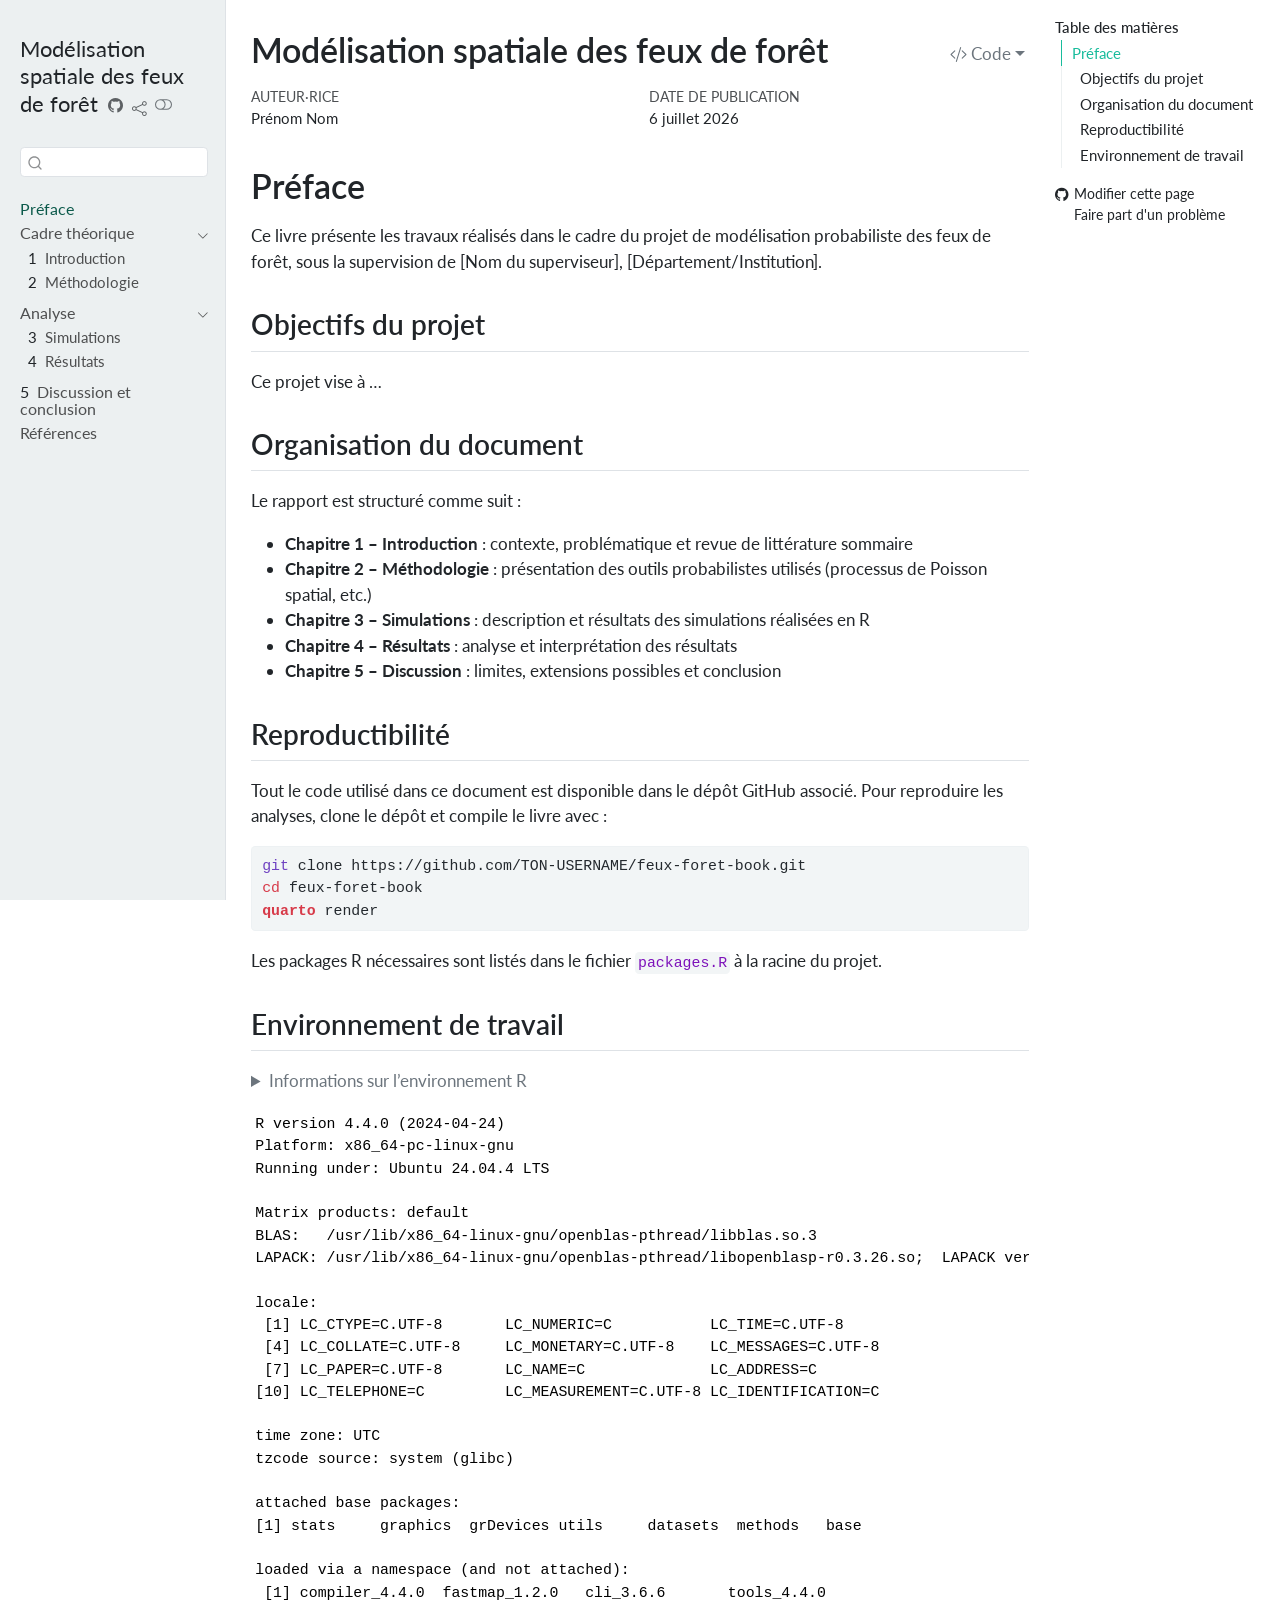
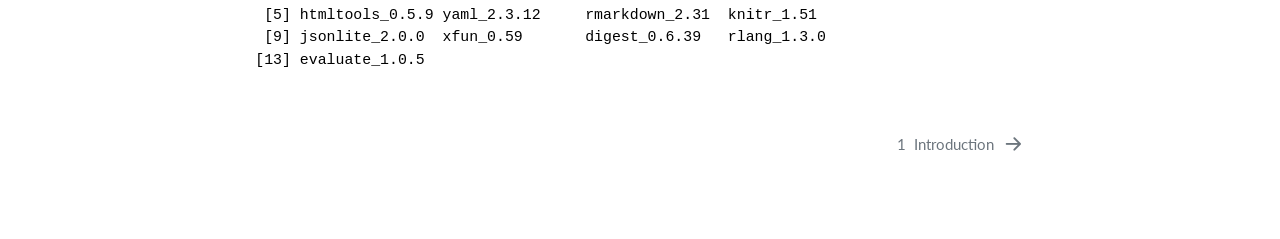
==== index.html @ 200b894a "Built site for gh-pages" ====
<!DOCTYPE html>
<html xmlns="http://www.w3.org/1999/xhtml" lang="fr" xml:lang="fr"><head>

<meta charset="utf-8">
<meta name="generator" content="quarto-1.9.38">

<meta name="viewport" content="width=device-width, initial-scale=1.0, user-scalable=yes">

<meta name="author" content="Prénom Nom">

<title>Modélisation spatiale des feux de forêt</title>
<style>
/* Default styles provided by pandoc.
** See https://pandoc.org/MANUAL.html#variables-for-html for config info.
*/
code{white-space: pre-wrap;}
span.smallcaps{font-variant: small-caps;}
div.columns{display: flex; gap: min(4vw, 1.5em);}
div.column{flex: auto; overflow-x: auto;}
div.hanging-indent{margin-left: 1.5em; text-indent: -1.5em;}
ul.task-list{list-style: none;}
ul.task-list li input[type="checkbox"] {
  width: 0.8em;
  margin: 0 0.8em 0.2em -1em; /* quarto-specific, see https://github.com/quarto-dev/quarto-cli/issues/4556 */ 
  vertical-align: middle;
}
/* CSS for syntax highlighting */
html { -webkit-text-size-adjust: 100%; }
pre > code.sourceCode { white-space: pre; position: relative; }
pre > code.sourceCode > span { display: inline-block; line-height: 1.25; }
pre > code.sourceCode > span:empty { height: 1.2em; }
.sourceCode { overflow: visible; }
code.sourceCode > span { color: inherit; text-decoration: inherit; }
div.sourceCode { margin: 1em 0; }
pre.sourceCode { margin: 0; }
@media screen {
div.sourceCode { overflow: auto; }
}
@media print {
pre > code.sourceCode { white-space: pre-wrap; }
pre > code.sourceCode > span { text-indent: -5em; padding-left: 5em; }
}
pre.numberSource code
  { counter-reset: source-line 0; }
pre.numberSource code > span
  { position: relative; left: -4em; counter-increment: source-line; }
pre.numberSource code > span > a:first-child::before
  { content: counter(source-line);
    position: relative; left: -1em; text-align: right; vertical-align: baseline;
    border: none; display: inline-block;
    -webkit-touch-callout: none; -webkit-user-select: none;
    -khtml-user-select: none; -moz-user-select: none;
    -ms-user-select: none; user-select: none;
    padding: 0 4px; width: 4em;
  }
pre.numberSource { margin-left: 3em;  padding-left: 4px; }
div.sourceCode
  {   }
@media screen {
pre > code.sourceCode > span > a:first-child::before { text-decoration: underline; }
}
</style>


<script src="site_libs/quarto-nav/quarto-nav.js"></script>
<script src="site_libs/quarto-nav/headroom.min.js"></script>
<script src="site_libs/clipboard/clipboard.min.js"></script>
<script src="site_libs/quarto-search/autocomplete.umd.js"></script>
<script src="site_libs/quarto-search/fuse.min.js"></script>
<script src="site_libs/quarto-search/quarto-search.js"></script>
<meta name="quarto:offset" content="./">
<link href="./01-introduction.html" rel="next">
<script src="site_libs/quarto-html/quarto.js" type="module"></script>
<script src="site_libs/quarto-html/tabsets/tabsets.js" type="module"></script>
<script src="site_libs/quarto-html/popper.min.js"></script>
<script src="site_libs/quarto-html/tippy.umd.min.js"></script>
<script src="site_libs/quarto-html/anchor.min.js"></script>
<link href="site_libs/quarto-html/tippy.css" rel="stylesheet">
<link href="site_libs/quarto-html/quarto-syntax-highlighting-de63f62b328812d8e578a4d74e282472.css" rel="stylesheet" class="quarto-color-scheme" id="quarto-text-highlighting-styles">
<link href="site_libs/quarto-html/quarto-syntax-highlighting-dark-6b6957c917596b414ec0b78690761e87.css" rel="stylesheet" class="quarto-color-scheme quarto-color-alternate" id="quarto-text-highlighting-styles">
<link href="site_libs/quarto-html/quarto-syntax-highlighting-de63f62b328812d8e578a4d74e282472.css" rel="stylesheet" class="quarto-color-scheme-extra" id="quarto-text-highlighting-styles">
<script src="site_libs/bootstrap/bootstrap.min.js"></script>
<link href="site_libs/bootstrap/bootstrap-icons.css" rel="stylesheet">
<link href="site_libs/bootstrap/bootstrap-61ca85206f7a5874ff88147464112cce.min.css" rel="stylesheet" append-hash="true" class="quarto-color-scheme" id="quarto-bootstrap" data-mode="light">
<link href="site_libs/bootstrap/bootstrap-dark-ad058bf82f90bd3053927031ef6cc551.min.css" rel="stylesheet" append-hash="true" class="quarto-color-scheme quarto-color-alternate" id="quarto-bootstrap" data-mode="dark">
<link href="site_libs/bootstrap/bootstrap-61ca85206f7a5874ff88147464112cce.min.css" rel="stylesheet" append-hash="true" class="quarto-color-scheme-extra" id="quarto-bootstrap" data-mode="light">
<script id="quarto-search-options" type="application/json">{
  "location": "sidebar",
  "copy-button": false,
  "collapse-after": 3,
  "panel-placement": "start",
  "type": "textbox",
  "limit": 50,
  "keyboard-shortcut": [
    "f",
    "/",
    "s"
  ],
  "show-item-context": false,
  "language": {
    "search-no-results-text": "Pas de résultats",
    "search-matching-documents-text": "documents trouvés",
    "search-copy-link-title": "Copier le lien vers la recherche",
    "search-hide-matches-text": "Cacher les correspondances additionnelles",
    "search-more-match-text": "correspondance de plus dans ce document",
    "search-more-matches-text": "correspondances de plus dans ce document",
    "search-clear-button-title": "Effacer",
    "search-text-placeholder": "",
    "search-detached-cancel-button-title": "Annuler",
    "search-submit-button-title": "Envoyer",
    "search-label": "Recherche"
  }
}</script>


</head>

<body class="nav-sidebar docked quarto-light"><script id="quarto-html-before-body" type="application/javascript">
    const toggleBodyColorMode = (bsSheetEl) => {
      const mode = bsSheetEl.getAttribute("data-mode");
      const bodyEl = window.document.querySelector("body");
      if (mode === "dark") {
        bodyEl.classList.add("quarto-dark");
        bodyEl.classList.remove("quarto-light");
      } else {
        bodyEl.classList.add("quarto-light");
        bodyEl.classList.remove("quarto-dark");
      }
    }
    const toggleBodyColorPrimary = () => {
      const bsSheetEl = window.document.querySelector("link#quarto-bootstrap:not([rel=disabled-stylesheet])");
      if (bsSheetEl) {
        toggleBodyColorMode(bsSheetEl);
      }
    }
    const setColorSchemeToggle = (alternate) => {
      const toggles = window.document.querySelectorAll('.quarto-color-scheme-toggle');
      for (let i=0; i < toggles.length; i++) {
        const toggle = toggles[i];
        if (toggle) {
          if (alternate) {
            toggle.classList.add("alternate");
          } else {
            toggle.classList.remove("alternate");
          }
        }
      }
    };
    const toggleColorMode = (alternate) => {
      // Switch the stylesheets
      const primaryStylesheets = window.document.querySelectorAll('link.quarto-color-scheme:not(.quarto-color-alternate)');
      const alternateStylesheets = window.document.querySelectorAll('link.quarto-color-scheme.quarto-color-alternate');
      manageTransitions('#quarto-margin-sidebar .nav-link', false);
      if (alternate) {
        // note: dark is layered on light, we don't disable primary!
        enableStylesheet(alternateStylesheets);
        for (const sheetNode of alternateStylesheets) {
          if (sheetNode.id === "quarto-bootstrap") {
            toggleBodyColorMode(sheetNode);
          }
        }
      } else {
        disableStylesheet(alternateStylesheets);
        enableStylesheet(primaryStylesheets)
        toggleBodyColorPrimary();
      }
      manageTransitions('#quarto-margin-sidebar .nav-link', true);
      // Switch the toggles
      setColorSchemeToggle(alternate)
      // Hack to workaround the fact that safari doesn't
      // properly recolor the scrollbar when toggling (#1455)
      if (navigator.userAgent.indexOf('Safari') > 0 && navigator.userAgent.indexOf('Chrome') == -1) {
        manageTransitions("body", false);
        window.scrollTo(0, 1);
        setTimeout(() => {
          window.scrollTo(0, 0);
          manageTransitions("body", true);
        }, 40);
      }
    }
    const disableStylesheet = (stylesheets) => {
      for (let i=0; i < stylesheets.length; i++) {
        const stylesheet = stylesheets[i];
        stylesheet.rel = 'disabled-stylesheet';
      }
    }
    const enableStylesheet = (stylesheets) => {
      for (let i=0; i < stylesheets.length; i++) {
        const stylesheet = stylesheets[i];
        if(stylesheet.rel !== 'stylesheet') { // for Chrome, which will still FOUC without this check
          stylesheet.rel = 'stylesheet';
        }
      }
    }
    const manageTransitions = (selector, allowTransitions) => {
      const els = window.document.querySelectorAll(selector);
      for (let i=0; i < els.length; i++) {
        const el = els[i];
        if (allowTransitions) {
          el.classList.remove('notransition');
        } else {
          el.classList.add('notransition');
        }
      }
    }
    const isFileUrl = () => {
      return window.location.protocol === 'file:';
    }
    const hasAlternateSentinel = () => {
      let styleSentinel = getColorSchemeSentinel();
      if (styleSentinel !== null) {
        return styleSentinel === "alternate";
      } else {
        return false;
      }
    }
    const setStyleSentinel = (alternate) => {
      const value = alternate ? "alternate" : "default";
      if (!isFileUrl()) {
        window.localStorage.setItem("quarto-color-scheme", value);
      } else {
        localAlternateSentinel = value;
      }
    }
    const getColorSchemeSentinel = () => {
      if (!isFileUrl()) {
        const storageValue = window.localStorage.getItem("quarto-color-scheme");
        return storageValue != null ? storageValue : localAlternateSentinel;
      } else {
        return localAlternateSentinel;
      }
    }
    const toggleGiscusIfUsed = (isAlternate, darkModeDefault) => {
      const baseTheme = document.querySelector('#giscus-base-theme')?.value ?? 'light';
      const alternateTheme = document.querySelector('#giscus-alt-theme')?.value ?? 'dark';
      let newTheme = '';
      if(authorPrefersDark) {
        newTheme = isAlternate ? baseTheme : alternateTheme;
      } else {
        newTheme = isAlternate ? alternateTheme : baseTheme;
      }
      const changeGiscusTheme = () => {
        // From: https://github.com/giscus/giscus/issues/336
        const sendMessage = (message) => {
          const iframe = document.querySelector('iframe.giscus-frame');
          if (!iframe) return;
          iframe.contentWindow.postMessage({ giscus: message }, 'https://giscus.app');
        }
        sendMessage({
          setConfig: {
            theme: newTheme
          }
        });
      }
      const isGiscussLoaded = window.document.querySelector('iframe.giscus-frame') !== null;
      if (isGiscussLoaded) {
        changeGiscusTheme();
      }
    };
    const authorPrefersDark = false;
    const darkModeDefault = authorPrefersDark;
      document.querySelector('link#quarto-text-highlighting-styles.quarto-color-scheme-extra').rel = 'disabled-stylesheet';
      document.querySelector('link#quarto-bootstrap.quarto-color-scheme-extra').rel = 'disabled-stylesheet';
    let localAlternateSentinel = darkModeDefault ? 'alternate' : 'default';
    // Dark / light mode switch
    window.quartoToggleColorScheme = () => {
      // Read the current dark / light value
      let toAlternate = !hasAlternateSentinel();
      toggleColorMode(toAlternate);
      setStyleSentinel(toAlternate);
      toggleGiscusIfUsed(toAlternate, darkModeDefault);
      window.dispatchEvent(new Event('resize'));
    };
    // Switch to dark mode if need be
    if (hasAlternateSentinel()) {
      toggleColorMode(true);
    } else {
      toggleColorMode(false);
    }
  </script>

<div id="quarto-search-results"></div>
  <header id="quarto-header" class="headroom fixed-top">
  <nav class="quarto-secondary-nav">
    <div class="container-fluid d-flex">
      <button type="button" class="quarto-btn-toggle btn" data-bs-toggle="collapse" role="button" data-bs-target=".quarto-sidebar-collapse-item" aria-controls="quarto-sidebar" aria-expanded="false" aria-label="Basculer la barre latérale" onclick="if (window.quartoToggleHeadroom) { window.quartoToggleHeadroom(); }">
        <i class="bi bi-layout-text-sidebar-reverse"></i>
      </button>
        <nav class="quarto-page-breadcrumbs" aria-label="breadcrumb"><ol class="breadcrumb"><li class="breadcrumb-item"><a href="./index.html">Préface</a></li></ol></nav>
        <a class="flex-grow-1" role="navigation" data-bs-toggle="collapse" data-bs-target=".quarto-sidebar-collapse-item" aria-controls="quarto-sidebar" aria-expanded="false" aria-label="Basculer la barre latérale" onclick="if (window.quartoToggleHeadroom) { window.quartoToggleHeadroom(); }">      
        </a>
      <button type="button" class="btn quarto-search-button" aria-label="Recherche" onclick="window.quartoOpenSearch();">
        <i class="bi bi-search"></i>
      </button>
    </div>
  </nav>
</header>
<!-- content -->
<div id="quarto-content" class="quarto-container page-columns page-rows-contents page-layout-article">
<!-- sidebar -->
  <nav id="quarto-sidebar" class="sidebar collapse collapse-horizontal quarto-sidebar-collapse-item sidebar-navigation docked overflow-auto">
    <div class="pt-lg-2 mt-2 text-left sidebar-header">
    <div class="sidebar-title mb-0 py-0">
      <a href="./">Modélisation spatiale des feux de forêt</a> 
        <div class="sidebar-tools-main tools-wide">
    <a href="https://github.com/jusdethomaste/feux_thomas.git" title="Code source" class="quarto-navigation-tool px-1" aria-label="Code source"><i class="bi bi-github"></i></a>
    <div class="dropdown">
      <a href="" title="Share" id="quarto-navigation-tool-dropdown-0" class="quarto-navigation-tool dropdown-toggle px-1" data-bs-toggle="dropdown" aria-expanded="false" role="link" aria-label="Share"><i class="bi bi-share"></i></a>
      <ul class="dropdown-menu" aria-labelledby="quarto-navigation-tool-dropdown-0">
          <li>
            <a class="dropdown-item sidebar-tools-main-item" href="https://twitter.com/intent/tweet?url=|url|">
              <i class="bi bi-twitter pe-1"></i>
            Twitter
            </a>
          </li>
          <li>
            <a class="dropdown-item sidebar-tools-main-item" href="https://www.linkedin.com/sharing/share-offsite/?url=|url|">
              <i class="bi bi-linkedin pe-1"></i>
            LinkedIn
            </a>
          </li>
      </ul>
    </div>
  <a href="" class="quarto-color-scheme-toggle quarto-navigation-tool  px-1" onclick="window.quartoToggleColorScheme(); return false;" title="Basculer le mode sombre"><i class="bi"></i></a>
</div>
    </div>
      </div>
        <div class="mt-2 flex-shrink-0 align-items-center">
        <div class="sidebar-search">
        <div id="quarto-search" class="" title="Recherche"></div>
        </div>
        </div>
    <div class="sidebar-menu-container"> 
    <ul class="list-unstyled mt-1">
        <li class="sidebar-item">
  <div class="sidebar-item-container"> 
  <a href="./index.html" class="sidebar-item-text sidebar-link active">
 <span class="menu-text">Préface</span></a>
  </div>
</li>
        <li class="sidebar-item sidebar-item-section">
      <div class="sidebar-item-container"> 
            <a class="sidebar-item-text sidebar-link text-start" data-bs-toggle="collapse" data-bs-target="#quarto-sidebar-section-1" role="navigation" aria-expanded="true">
 <span class="menu-text">Cadre théorique</span></a>
          <a class="sidebar-item-toggle text-start" data-bs-toggle="collapse" data-bs-target="#quarto-sidebar-section-1" role="navigation" aria-expanded="true" aria-label="Basculer la section">
            <i class="bi bi-chevron-right ms-2"></i>
          </a> 
      </div>
      <ul id="quarto-sidebar-section-1" class="collapse list-unstyled sidebar-section depth1 show">  
          <li class="sidebar-item">
  <div class="sidebar-item-container"> 
  <a href="./01-introduction.html" class="sidebar-item-text sidebar-link">
 <span class="menu-text"><span class="chapter-number">1</span>&nbsp; <span class="chapter-title">Introduction</span></span></a>
  </div>
</li>
          <li class="sidebar-item">
  <div class="sidebar-item-container"> 
  <a href="./02-methodologie.html" class="sidebar-item-text sidebar-link">
 <span class="menu-text"><span class="chapter-number">2</span>&nbsp; <span class="chapter-title">Méthodologie</span></span></a>
  </div>
</li>
      </ul>
  </li>
        <li class="sidebar-item sidebar-item-section">
      <div class="sidebar-item-container"> 
            <a class="sidebar-item-text sidebar-link text-start" data-bs-toggle="collapse" data-bs-target="#quarto-sidebar-section-2" role="navigation" aria-expanded="true">
 <span class="menu-text">Analyse</span></a>
          <a class="sidebar-item-toggle text-start" data-bs-toggle="collapse" data-bs-target="#quarto-sidebar-section-2" role="navigation" aria-expanded="true" aria-label="Basculer la section">
            <i class="bi bi-chevron-right ms-2"></i>
          </a> 
      </div>
      <ul id="quarto-sidebar-section-2" class="collapse list-unstyled sidebar-section depth1 show">  
          <li class="sidebar-item">
  <div class="sidebar-item-container"> 
  <a href="./03-simulations.html" class="sidebar-item-text sidebar-link">
 <span class="menu-text"><span class="chapter-number">3</span>&nbsp; <span class="chapter-title">Simulations</span></span></a>
  </div>
</li>
          <li class="sidebar-item">
  <div class="sidebar-item-container"> 
  <a href="./04-resultats.html" class="sidebar-item-text sidebar-link">
 <span class="menu-text"><span class="chapter-number">4</span>&nbsp; <span class="chapter-title">Résultats</span></span></a>
  </div>
</li>
      </ul>
  </li>
        <li class="sidebar-item">
  <div class="sidebar-item-container"> 
  <a href="./05-discussion.html" class="sidebar-item-text sidebar-link">
 <span class="menu-text"><span class="chapter-number">5</span>&nbsp; <span class="chapter-title">Discussion et conclusion</span></span></a>
  </div>
</li>
        <li class="sidebar-item">
  <div class="sidebar-item-container"> 
  <a href="./references.html" class="sidebar-item-text sidebar-link">
 <span class="menu-text">Références</span></a>
  </div>
</li>
    </ul>
    </div>
</nav>
<div id="quarto-sidebar-glass" class="quarto-sidebar-collapse-item" data-bs-toggle="collapse" data-bs-target=".quarto-sidebar-collapse-item"></div>
<!-- margin-sidebar -->
    <div id="quarto-margin-sidebar" class="sidebar margin-sidebar">
        <nav id="TOC" role="doc-toc" class="toc-active">
    <h2 id="toc-title">Table des matières</h2>
   
  <ul>
  <li><a href="#préface" id="toc-préface" class="nav-link active" data-scroll-target="#préface">Préface</a>
  <ul class="collapse">
  <li><a href="#objectifs-du-projet" id="toc-objectifs-du-projet" class="nav-link" data-scroll-target="#objectifs-du-projet">Objectifs du projet</a></li>
  <li><a href="#organisation-du-document" id="toc-organisation-du-document" class="nav-link" data-scroll-target="#organisation-du-document">Organisation du document</a></li>
  <li><a href="#reproductibilité" id="toc-reproductibilité" class="nav-link" data-scroll-target="#reproductibilité">Reproductibilité</a></li>
  <li><a href="#environnement-de-travail" id="toc-environnement-de-travail" class="nav-link" data-scroll-target="#environnement-de-travail">Environnement de travail</a></li>
  </ul></li>
  </ul>
<div class="toc-actions"><ul><li><a href="https://github.com/jusdethomaste/feux_thomas.git/edit/main/index.qmd" class="toc-action"><i class="bi bi-github"></i>Modifier cette page</a></li><li><a href="https://github.com/jusdethomaste/feux_thomas.git/issues/new" class="toc-action"><i class="bi empty"></i>Faire part d'un problème</a></li></ul></div></nav>
    </div>
<!-- main -->
<main class="content" id="quarto-document-content">


<header id="title-block-header" class="quarto-title-block default">
<div class="quarto-title">
<div class="quarto-title-block"><div><h1 class="title">Modélisation spatiale des feux de forêt</h1><button type="button" class="btn code-tools-button dropdown-toggle" id="quarto-code-tools-menu" data-bs-toggle="dropdown" aria-expanded="false"><i class="bi"></i> Code</button><ul class="dropdown-menu dropdown-menu-end" aria-labelelledby="quarto-code-tools-menu"><li><a id="quarto-show-all-code" class="dropdown-item" href="javascript:void(0)" role="button">Montrer tout le code</a></li><li><a id="quarto-hide-all-code" class="dropdown-item" href="javascript:void(0)" role="button">Cacher tout le code</a></li><li><hr class="dropdown-divider"></li><li><a id="quarto-view-source" class="dropdown-item" href="javascript:void(0)" role="button">Voir les sources</a></li></ul></div></div>
</div>



<div class="quarto-title-meta">

    <div>
    <div class="quarto-title-meta-heading">Auteur·rice</div>
    <div class="quarto-title-meta-contents">
             <p>Prénom Nom </p>
          </div>
  </div>
    
    <div>
    <div class="quarto-title-meta-heading">Date de publication</div>
    <div class="quarto-title-meta-contents">
      <p class="date">6 juillet 2026</p>
    </div>
  </div>
  
    
  </div>
  


</header>


<section id="préface" class="level1 unnumbered">
<h1 class="unnumbered">Préface</h1>
<p>Ce livre présente les travaux réalisés dans le cadre du projet de modélisation probabiliste des feux de forêt, sous la supervision de [Nom du superviseur], [Département/Institution].</p>
<section id="objectifs-du-projet" class="level2">
<h2 class="anchored" data-anchor-id="objectifs-du-projet">Objectifs du projet</h2>
<!-- Décris brièvement ce que tu cherches à modéliser et pourquoi -->
<p>Ce projet vise à …</p>
</section>
<section id="organisation-du-document" class="level2">
<h2 class="anchored" data-anchor-id="organisation-du-document">Organisation du document</h2>
<p>Le rapport est structuré comme suit :</p>
<ul>
<li><strong>Chapitre 1 – Introduction</strong> : contexte, problématique et revue de littérature sommaire</li>
<li><strong>Chapitre 2 – Méthodologie</strong> : présentation des outils probabilistes utilisés (processus de Poisson spatial, etc.)</li>
<li><strong>Chapitre 3 – Simulations</strong> : description et résultats des simulations réalisées en R</li>
<li><strong>Chapitre 4 – Résultats</strong> : analyse et interprétation des résultats</li>
<li><strong>Chapitre 5 – Discussion</strong> : limites, extensions possibles et conclusion</li>
</ul>
</section>
<section id="reproductibilité" class="level2">
<h2 class="anchored" data-anchor-id="reproductibilité">Reproductibilité</h2>
<p>Tout le code utilisé dans ce document est disponible dans le dépôt GitHub associé. Pour reproduire les analyses, clone le dépôt et compile le livre avec :</p>
<div class="code-copy-outer-scaffold"><div class="sourceCode" id="cb1"><pre class="sourceCode bash code-with-copy"><code class="sourceCode bash"><span id="cb1-1"><a href="#cb1-1" aria-hidden="true" tabindex="-1"></a><span class="fu">git</span> clone https://github.com/TON-USERNAME/feux-foret-book.git</span>
<span id="cb1-2"><a href="#cb1-2" aria-hidden="true" tabindex="-1"></a><span class="bu">cd</span> feux-foret-book</span>
<span id="cb1-3"><a href="#cb1-3" aria-hidden="true" tabindex="-1"></a><span class="ex">quarto</span> render</span></code></pre></div><button title="Copier vers le presse-papier" class="code-copy-button"><i class="bi"></i></button></div>
<p>Les packages R nécessaires sont listés dans le fichier <code>packages.R</code> à la racine du projet.</p>
</section>
<section id="environnement-de-travail" class="level2">
<h2 class="anchored" data-anchor-id="environnement-de-travail">Environnement de travail</h2>
<div class="cell">
<details class="code-fold">
<summary>Informations sur l’environnement R</summary>
<div class="code-copy-outer-scaffold"><div class="sourceCode cell-code" id="cb2"><pre class="sourceCode r code-with-copy"><code class="sourceCode r"><span id="cb2-1"><a href="#cb2-1" aria-hidden="true" tabindex="-1"></a><span class="fu">sessionInfo</span>()</span></code></pre></div><button title="Copier vers le presse-papier" class="code-copy-button"><i class="bi"></i></button></div>
</details>
<div class="cell-output cell-output-stdout">
<pre><code>R version 4.4.0 (2024-04-24)
Platform: x86_64-pc-linux-gnu
Running under: Ubuntu 24.04.4 LTS

Matrix products: default
BLAS:   /usr/lib/x86_64-linux-gnu/openblas-pthread/libblas.so.3 
LAPACK: /usr/lib/x86_64-linux-gnu/openblas-pthread/libopenblasp-r0.3.26.so;  LAPACK version 3.12.0

locale:
 [1] LC_CTYPE=C.UTF-8       LC_NUMERIC=C           LC_TIME=C.UTF-8       
 [4] LC_COLLATE=C.UTF-8     LC_MONETARY=C.UTF-8    LC_MESSAGES=C.UTF-8   
 [7] LC_PAPER=C.UTF-8       LC_NAME=C              LC_ADDRESS=C          
[10] LC_TELEPHONE=C         LC_MEASUREMENT=C.UTF-8 LC_IDENTIFICATION=C   

time zone: UTC
tzcode source: system (glibc)

attached base packages:
[1] stats     graphics  grDevices utils     datasets  methods   base     

loaded via a namespace (and not attached):
 [1] compiler_4.4.0  fastmap_1.2.0   cli_3.6.6       tools_4.4.0    
 [5] htmltools_0.5.9 yaml_2.3.12     rmarkdown_2.31  knitr_1.51     
 [9] jsonlite_2.0.0  xfun_0.59       digest_0.6.39   rlang_1.3.0    
[13] evaluate_1.0.5 </code></pre>
</div>
</div>


<!-- -->

</section>
</section>

</main> <!-- /main -->
<script id="quarto-html-after-body" type="application/javascript">
  window.document.addEventListener("DOMContentLoaded", function (event) {
    // Ensure there is a toggle, if there isn't float one in the top right
    if (window.document.querySelector('.quarto-color-scheme-toggle') === null) {
      const a = window.document.createElement('a');
      a.classList.add('top-right');
      a.classList.add('quarto-color-scheme-toggle');
      a.href = "";
      a.onclick = function() { try { window.quartoToggleColorScheme(); } catch {} return false; };
      const i = window.document.createElement("i");
      i.classList.add('bi');
      a.appendChild(i);
      window.document.body.appendChild(a);
    }
    setColorSchemeToggle(hasAlternateSentinel())
    const icon = "";
    const anchorJS = new window.AnchorJS();
    anchorJS.options = {
      placement: 'right',
      icon: icon
    };
    anchorJS.add('.anchored');
    const isCodeAnnotation = (el) => {
      for (const clz of el.classList) {
        if (clz.startsWith('code-annotation-')) {                     
          return true;
        }
      }
      return false;
    }
    const onCopySuccess = function(e) {
      // button target
      const button = e.trigger;
      // don't keep focus
      button.blur();
      // flash "checked"
      button.classList.add('code-copy-button-checked');
      var currentTitle = button.getAttribute("title");
      button.setAttribute("title", "Copié");
      let tooltip;
      if (window.bootstrap) {
        button.setAttribute("data-bs-toggle", "tooltip");
        button.setAttribute("data-bs-placement", "left");
        button.setAttribute("data-bs-title", "Copié");
        tooltip = new bootstrap.Tooltip(button, 
          { trigger: "manual", 
            customClass: "code-copy-button-tooltip",
            offset: [0, -8]});
        tooltip.show();    
      }
      setTimeout(function() {
        if (tooltip) {
          tooltip.hide();
          button.removeAttribute("data-bs-title");
          button.removeAttribute("data-bs-toggle");
          button.removeAttribute("data-bs-placement");
        }
        button.setAttribute("title", currentTitle);
        button.classList.remove('code-copy-button-checked');
      }, 1000);
      // clear code selection
      e.clearSelection();
    }
    const getTextToCopy = function(trigger) {
      const outerScaffold = trigger.parentElement.cloneNode(true);
      const codeEl = outerScaffold.querySelector('code');
      for (const childEl of codeEl.children) {
        if (isCodeAnnotation(childEl)) {
          childEl.remove();
        }
      }
      return codeEl.innerText;
    }
    const clipboard = new window.ClipboardJS('.code-copy-button:not([data-in-quarto-modal])', {
      text: getTextToCopy
    });
    clipboard.on('success', onCopySuccess);
    if (window.document.getElementById('quarto-embedded-source-code-modal')) {
      const clipboardModal = new window.ClipboardJS('.code-copy-button[data-in-quarto-modal]', {
        text: getTextToCopy,
        container: window.document.getElementById('quarto-embedded-source-code-modal')
      });
      clipboardModal.on('success', onCopySuccess);
    }
    const viewSource = window.document.getElementById('quarto-view-source') ||
                       window.document.getElementById('quarto-code-tools-source');
    if (viewSource) {
      const sourceUrl = viewSource.getAttribute("data-quarto-source-url");
      viewSource.addEventListener("click", function(e) {
        if (sourceUrl) {
          // rstudio viewer pane
          if (/\bcapabilities=\b/.test(window.location)) {
            window.open(sourceUrl);
          } else {
            window.location.href = sourceUrl;
          }
        } else {
          const modal = new bootstrap.Modal(document.getElementById('quarto-embedded-source-code-modal'));
          modal.show();
        }
        return false;
      });
    }
    function toggleCodeHandler(show) {
      return function(e) {
        const detailsSrc = window.document.querySelectorAll(".cell > details > .sourceCode");
        for (let i=0; i<detailsSrc.length; i++) {
          const details = detailsSrc[i].parentElement;
          if (show) {
            details.open = true;
          } else {
            details.removeAttribute("open");
          }
        }
        const cellCodeDivs = window.document.querySelectorAll(".cell > .sourceCode");
        const fromCls = show ? "hidden" : "unhidden";
        const toCls = show ? "unhidden" : "hidden";
        for (let i=0; i<cellCodeDivs.length; i++) {
          const codeDiv = cellCodeDivs[i];
          if (codeDiv.classList.contains(fromCls)) {
            codeDiv.classList.remove(fromCls);
            codeDiv.classList.add(toCls);
          } 
        }
        return false;
      }
    }
    const hideAllCode = window.document.getElementById("quarto-hide-all-code");
    if (hideAllCode) {
      hideAllCode.addEventListener("click", toggleCodeHandler(false));
    }
    const showAllCode = window.document.getElementById("quarto-show-all-code");
    if (showAllCode) {
      showAllCode.addEventListener("click", toggleCodeHandler(true));
    }
      var localhostRegex = new RegExp(/^(?:http|https):\/\/localhost\:?[0-9]*\//);
      var mailtoRegex = new RegExp(/^mailto:/);
        var filterRegex = new RegExp('/' + window.location.host + '/');
      var isInternal = (href) => {
          return filterRegex.test(href) || localhostRegex.test(href) || mailtoRegex.test(href);
      }
      // Inspect non-navigation links and adorn them if external
     var links = window.document.querySelectorAll('a[href]:not(.nav-link):not(.navbar-brand):not(.toc-action):not(.sidebar-link):not(.sidebar-item-toggle):not(.pagination-link):not(.no-external):not([aria-hidden]):not(.dropdown-item):not(.quarto-navigation-tool):not(.about-link)');
      for (var i=0; i<links.length; i++) {
        const link = links[i];
        if (!isInternal(link.href)) {
          // undo the damage that might have been done by quarto-nav.js in the case of
          // links that we want to consider external
          if (link.dataset.originalHref !== undefined) {
            link.href = link.dataset.originalHref;
          }
        }
      }
    function tippyHover(el, contentFn, onTriggerFn, onUntriggerFn) {
      const config = {
        allowHTML: true,
        maxWidth: 500,
        delay: 100,
        arrow: false,
        appendTo: function(el) {
            return el.parentElement;
        },
        interactive: true,
        interactiveBorder: 10,
        theme: 'quarto',
        placement: 'bottom-start',
      };
      if (contentFn) {
        config.content = contentFn;
      }
      if (onTriggerFn) {
        config.onTrigger = onTriggerFn;
      }
      if (onUntriggerFn) {
        config.onUntrigger = onUntriggerFn;
      }
      window.tippy(el, config); 
    }
    const noterefs = window.document.querySelectorAll('a[role="doc-noteref"]');
    for (var i=0; i<noterefs.length; i++) {
      const ref = noterefs[i];
      tippyHover(ref, function() {
        // use id or data attribute instead here
        let href = ref.getAttribute('data-footnote-href') || ref.getAttribute('href');
        try { href = new URL(href).hash; } catch {}
        const id = href.replace(/^#\/?/, "");
        const note = window.document.getElementById(id);
        if (note) {
          return note.innerHTML;
        } else {
          return "";
        }
      });
    }
    const xrefs = window.document.querySelectorAll('a.quarto-xref');
    const processXRef = (id, note) => {
      // Strip column container classes
      const stripColumnClz = (el) => {
        el.classList.remove("page-full", "page-columns");
        if (el.children) {
          for (const child of el.children) {
            stripColumnClz(child);
          }
        }
      }
      stripColumnClz(note)
      if (id === null || id.startsWith('sec-')) {
        // Special case sections, only their first couple elements
        const container = document.createElement("div");
        if (note.children && note.children.length > 2) {
          container.appendChild(note.children[0].cloneNode(true));
          for (let i = 1; i < note.children.length; i++) {
            const child = note.children[i];
            if (child.tagName === "P" && child.innerText === "") {
              continue;
            } else {
              container.appendChild(child.cloneNode(true));
              break;
            }
          }
          if (window.Quarto?.typesetMath) {
            window.Quarto.typesetMath(container);
          }
          return container.innerHTML
        } else {
          if (window.Quarto?.typesetMath) {
            window.Quarto.typesetMath(note);
          }
          return note.innerHTML;
        }
      } else {
        // Remove any anchor links if they are present
        const anchorLink = note.querySelector('a.anchorjs-link');
        if (anchorLink) {
          anchorLink.remove();
        }
        if (window.Quarto?.typesetMath) {
          window.Quarto.typesetMath(note);
        }
        if (note.classList.contains("callout")) {
          return note.outerHTML;
        } else {
          return note.innerHTML;
        }
      }
    }
    for (var i=0; i<xrefs.length; i++) {
      const xref = xrefs[i];
      tippyHover(xref, undefined, function(instance) {
        instance.disable();
        let url = xref.getAttribute('href');
        let hash = undefined; 
        if (url.startsWith('#')) {
          hash = url;
        } else {
          try { hash = new URL(url).hash; } catch {}
        }
        if (hash) {
          const id = hash.replace(/^#\/?/, "");
          const note = window.document.getElementById(id);
          if (note !== null) {
            try {
              const html = processXRef(id, note.cloneNode(true));
              instance.setContent(html);
            } finally {
              instance.enable();
              instance.show();
            }
          } else {
            // See if we can fetch this
            fetch(url.split('#')[0])
            .then(res => res.text())
            .then(html => {
              const parser = new DOMParser();
              const htmlDoc = parser.parseFromString(html, "text/html");
              const note = htmlDoc.getElementById(id);
              if (note !== null) {
                const html = processXRef(id, note);
                instance.setContent(html);
              } 
            }).finally(() => {
              instance.enable();
              instance.show();
            });
          }
        } else {
          // See if we can fetch a full url (with no hash to target)
          // This is a special case and we should probably do some content thinning / targeting
          fetch(url)
          .then(res => res.text())
          .then(html => {
            const parser = new DOMParser();
            const htmlDoc = parser.parseFromString(html, "text/html");
            const note = htmlDoc.querySelector('main.content');
            if (note !== null) {
              // This should only happen for chapter cross references
              // (since there is no id in the URL)
              // remove the first header
              if (note.children.length > 0 && note.children[0].tagName === "HEADER") {
                note.children[0].remove();
              }
              const html = processXRef(null, note);
              instance.setContent(html);
            } 
          }).finally(() => {
            instance.enable();
            instance.show();
          });
        }
      }, function(instance) {
      });
    }
        let selectedAnnoteEl;
        const selectorForAnnotation = ( cell, annotation) => {
          let cellAttr = 'data-code-cell="' + cell + '"';
          let lineAttr = 'data-code-annotation="' +  annotation + '"';
          const selector = 'span[' + cellAttr + '][' + lineAttr + ']';
          return selector;
        }
        const selectCodeLines = (annoteEl) => {
          const doc = window.document;
          const targetCell = annoteEl.getAttribute("data-target-cell");
          const targetAnnotation = annoteEl.getAttribute("data-target-annotation");
          const annoteSpan = window.document.querySelector(selectorForAnnotation(targetCell, targetAnnotation));
          const lines = annoteSpan.getAttribute("data-code-lines").split(",");
          const lineIds = lines.map((line) => {
            return targetCell + "-" + line;
          })
          let top = null;
          let height = null;
          let parent = null;
          if (lineIds.length > 0) {
              //compute the position of the single el (top and bottom and make a div)
              const el = window.document.getElementById(lineIds[0]);
              top = el.offsetTop;
              height = el.offsetHeight;
              parent = el.parentElement.parentElement;
            if (lineIds.length > 1) {
              const lastEl = window.document.getElementById(lineIds[lineIds.length - 1]);
              const bottom = lastEl.offsetTop + lastEl.offsetHeight;
              height = bottom - top;
            }
            if (top !== null && height !== null && parent !== null) {
              // cook up a div (if necessary) and position it 
              let div = window.document.getElementById("code-annotation-line-highlight");
              if (div === null) {
                div = window.document.createElement("div");
                div.setAttribute("id", "code-annotation-line-highlight");
                div.style.position = 'absolute';
                parent.appendChild(div);
              }
              div.style.top = top - 2 + "px";
              div.style.height = height + 4 + "px";
              div.style.left = 0;
              let gutterDiv = window.document.getElementById("code-annotation-line-highlight-gutter");
              if (gutterDiv === null) {
                gutterDiv = window.document.createElement("div");
                gutterDiv.setAttribute("id", "code-annotation-line-highlight-gutter");
                gutterDiv.style.position = 'absolute';
                const codeCell = window.document.getElementById(targetCell);
                const gutter = codeCell.querySelector('.code-annotation-gutter');
                gutter.appendChild(gutterDiv);
              }
              gutterDiv.style.top = top - 2 + "px";
              gutterDiv.style.height = height + 4 + "px";
            }
            selectedAnnoteEl = annoteEl;
          }
        };
        const unselectCodeLines = () => {
          const elementsIds = ["code-annotation-line-highlight", "code-annotation-line-highlight-gutter"];
          elementsIds.forEach((elId) => {
            const div = window.document.getElementById(elId);
            if (div) {
              div.remove();
            }
          });
          selectedAnnoteEl = undefined;
        };
          // Handle positioning of the toggle
      window.addEventListener(
        "resize",
        throttle(() => {
          elRect = undefined;
          if (selectedAnnoteEl) {
            selectCodeLines(selectedAnnoteEl);
          }
        }, 10)
      );
      function throttle(fn, ms) {
      let throttle = false;
      let timer;
        return (...args) => {
          if(!throttle) { // first call gets through
              fn.apply(this, args);
              throttle = true;
          } else { // all the others get throttled
              if(timer) clearTimeout(timer); // cancel #2
              timer = setTimeout(() => {
                fn.apply(this, args);
                timer = throttle = false;
              }, ms);
          }
        };
      }
        // Attach click handler to the DT
        const annoteDls = window.document.querySelectorAll('dt[data-target-cell]');
        for (const annoteDlNode of annoteDls) {
          annoteDlNode.addEventListener('click', (event) => {
            const clickedEl = event.target;
            if (clickedEl !== selectedAnnoteEl) {
              unselectCodeLines();
              const activeEl = window.document.querySelector('dt[data-target-cell].code-annotation-active');
              if (activeEl) {
                activeEl.classList.remove('code-annotation-active');
              }
              selectCodeLines(clickedEl);
              clickedEl.classList.add('code-annotation-active');
            } else {
              // Unselect the line
              unselectCodeLines();
              clickedEl.classList.remove('code-annotation-active');
            }
          });
        }
    const findCites = (el) => {
      const parentEl = el.parentElement;
      if (parentEl) {
        const cites = parentEl.dataset.cites;
        if (cites) {
          return {
            el,
            cites: cites.split(' ')
          };
        } else {
          return findCites(el.parentElement)
        }
      } else {
        return undefined;
      }
    };
    var bibliorefs = window.document.querySelectorAll('a[role="doc-biblioref"]');
    for (var i=0; i<bibliorefs.length; i++) {
      const ref = bibliorefs[i];
      const citeInfo = findCites(ref);
      if (citeInfo) {
        tippyHover(citeInfo.el, function() {
          var popup = window.document.createElement('div');
          citeInfo.cites.forEach(function(cite) {
            var citeDiv = window.document.createElement('div');
            citeDiv.classList.add('hanging-indent');
            citeDiv.classList.add('csl-entry');
            var biblioDiv = window.document.getElementById('ref-' + cite);
            if (biblioDiv) {
              citeDiv.innerHTML = biblioDiv.innerHTML;
            }
            popup.appendChild(citeDiv);
          });
          return popup.innerHTML;
        });
      }
    }
  });
  </script>
<nav class="page-navigation">
  <div class="nav-page nav-page-previous">
  </div>
  <div class="nav-page nav-page-next">
      <a href="./01-introduction.html" class="pagination-link" aria-label="Introduction">
        <span class="nav-page-text"><span class="chapter-number">1</span>&nbsp; <span class="chapter-title">Introduction</span></span> <i class="bi bi-arrow-right-short"></i>
      </a>
  </div>
</nav><div class="modal fade" id="quarto-embedded-source-code-modal" tabindex="-1" aria-labelledby="quarto-embedded-source-code-modal-label" aria-hidden="true"><div class="modal-dialog modal-dialog-scrollable"><div class="modal-content"><div class="modal-header"><h5 class="modal-title" id="quarto-embedded-source-code-modal-label">Code source</h5><button class="btn-close" data-bs-dismiss="modal"></button></div><div class="modal-body"><div class="">
<div class="code-copy-outer-scaffold"><div class="sourceCode" id="cb4" data-shortcodes="false"><pre class="sourceCode markdown code-with-copy"><code class="sourceCode markdown"><span id="cb4-1"><a href="#cb4-1" aria-hidden="true" tabindex="-1"></a><span class="fu"># Préface {.unnumbered}</span></span>
<span id="cb4-2"><a href="#cb4-2" aria-hidden="true" tabindex="-1"></a></span>
<span id="cb4-3"><a href="#cb4-3" aria-hidden="true" tabindex="-1"></a>Ce livre présente les travaux réalisés dans le cadre du projet de modélisation probabiliste des feux de forêt, sous la supervision de <span class="co">[</span><span class="ot">Nom du superviseur</span><span class="co">]</span>, <span class="co">[</span><span class="ot">Département/Institution</span><span class="co">]</span>.</span>
<span id="cb4-4"><a href="#cb4-4" aria-hidden="true" tabindex="-1"></a></span>
<span id="cb4-5"><a href="#cb4-5" aria-hidden="true" tabindex="-1"></a><span class="fu">## Objectifs du projet</span></span>
<span id="cb4-6"><a href="#cb4-6" aria-hidden="true" tabindex="-1"></a></span>
<span id="cb4-7"><a href="#cb4-7" aria-hidden="true" tabindex="-1"></a><span class="co">&lt;!-- Décris brièvement ce que tu cherches à modéliser et pourquoi --&gt;</span></span>
<span id="cb4-8"><a href="#cb4-8" aria-hidden="true" tabindex="-1"></a></span>
<span id="cb4-9"><a href="#cb4-9" aria-hidden="true" tabindex="-1"></a>Ce projet vise à ...</span>
<span id="cb4-10"><a href="#cb4-10" aria-hidden="true" tabindex="-1"></a></span>
<span id="cb4-11"><a href="#cb4-11" aria-hidden="true" tabindex="-1"></a><span class="fu">## Organisation du document</span></span>
<span id="cb4-12"><a href="#cb4-12" aria-hidden="true" tabindex="-1"></a></span>
<span id="cb4-13"><a href="#cb4-13" aria-hidden="true" tabindex="-1"></a>Le rapport est structuré comme suit :</span>
<span id="cb4-14"><a href="#cb4-14" aria-hidden="true" tabindex="-1"></a></span>
<span id="cb4-15"><a href="#cb4-15" aria-hidden="true" tabindex="-1"></a><span class="ss">- </span>**Chapitre 1 – Introduction** : contexte, problématique et revue de littérature sommaire</span>
<span id="cb4-16"><a href="#cb4-16" aria-hidden="true" tabindex="-1"></a><span class="ss">- </span>**Chapitre 2 – Méthodologie** : présentation des outils probabilistes utilisés (processus de Poisson spatial, etc.)</span>
<span id="cb4-17"><a href="#cb4-17" aria-hidden="true" tabindex="-1"></a><span class="ss">- </span>**Chapitre 3 – Simulations** : description et résultats des simulations réalisées en R</span>
<span id="cb4-18"><a href="#cb4-18" aria-hidden="true" tabindex="-1"></a><span class="ss">- </span>**Chapitre 4 – Résultats** : analyse et interprétation des résultats</span>
<span id="cb4-19"><a href="#cb4-19" aria-hidden="true" tabindex="-1"></a><span class="ss">- </span>**Chapitre 5 – Discussion** : limites, extensions possibles et conclusion</span>
<span id="cb4-20"><a href="#cb4-20" aria-hidden="true" tabindex="-1"></a></span>
<span id="cb4-21"><a href="#cb4-21" aria-hidden="true" tabindex="-1"></a><span class="fu">## Reproductibilité</span></span>
<span id="cb4-22"><a href="#cb4-22" aria-hidden="true" tabindex="-1"></a></span>
<span id="cb4-23"><a href="#cb4-23" aria-hidden="true" tabindex="-1"></a>Tout le code utilisé dans ce document est disponible dans le dépôt GitHub associé. Pour reproduire les analyses, clone le dépôt et compile le livre avec :</span>
<span id="cb4-24"><a href="#cb4-24" aria-hidden="true" tabindex="-1"></a></span>
<span id="cb4-25"><a href="#cb4-25" aria-hidden="true" tabindex="-1"></a><span class="in">```bash</span></span>
<span id="cb4-26"><a href="#cb4-26" aria-hidden="true" tabindex="-1"></a><span class="fu">git</span> clone https://github.com/TON-USERNAME/feux-foret-book.git</span>
<span id="cb4-27"><a href="#cb4-27" aria-hidden="true" tabindex="-1"></a><span class="bu">cd</span> feux-foret-book</span>
<span id="cb4-28"><a href="#cb4-28" aria-hidden="true" tabindex="-1"></a><span class="ex">quarto</span> render</span>
<span id="cb4-29"><a href="#cb4-29" aria-hidden="true" tabindex="-1"></a><span class="in">```</span></span>
<span id="cb4-30"><a href="#cb4-30" aria-hidden="true" tabindex="-1"></a></span>
<span id="cb4-31"><a href="#cb4-31" aria-hidden="true" tabindex="-1"></a>Les packages R nécessaires sont listés dans le fichier <span class="in">`packages.R`</span> à la racine du projet.</span>
<span id="cb4-32"><a href="#cb4-32" aria-hidden="true" tabindex="-1"></a></span>
<span id="cb4-33"><a href="#cb4-33" aria-hidden="true" tabindex="-1"></a><span class="fu">## Environnement de travail</span></span>
<span id="cb4-34"><a href="#cb4-34" aria-hidden="true" tabindex="-1"></a></span>
<span id="cb4-37"><a href="#cb4-37" aria-hidden="true" tabindex="-1"></a><span class="in">```{r}</span></span>
<span id="cb4-38"><a href="#cb4-38" aria-hidden="true" tabindex="-1"></a><span class="co">#| label: session-info</span></span>
<span id="cb4-39"><a href="#cb4-39" aria-hidden="true" tabindex="-1"></a><span class="co">#| code-fold: true</span></span>
<span id="cb4-40"><a href="#cb4-40" aria-hidden="true" tabindex="-1"></a><span class="co">#| code-summary: "Informations sur l'environnement R"</span></span>
<span id="cb4-41"><a href="#cb4-41" aria-hidden="true" tabindex="-1"></a></span>
<span id="cb4-42"><a href="#cb4-42" aria-hidden="true" tabindex="-1"></a><span class="fu">sessionInfo</span>()</span>
<span id="cb4-43"><a href="#cb4-43" aria-hidden="true" tabindex="-1"></a><span class="in">```</span></span>
</code></pre></div><button title="Copier vers le presse-papier" class="code-copy-button" data-in-quarto-modal=""><i class="bi"></i></button></div>
</div></div></div></div></div>
</div> <!-- /content -->




<footer class="footer"><div class="nav-footer"><div class="nav-footer-center"><div class="toc-actions d-sm-block d-md-none"><ul><li><a href="https://github.com/jusdethomaste/feux_thomas.git/edit/main/index.qmd" class="toc-action"><i class="bi bi-github"></i>Modifier cette page</a></li><li><a href="https://github.com/jusdethomaste/feux_thomas.git/issues/new" class="toc-action"><i class="bi empty"></i>Faire part d'un problème</a></li></ul></div></div></div></footer></body></html>
---- site_libs/quarto-html/tippy.css ----
.tippy-box[data-animation=fade][data-state=hidden]{opacity:0}[data-tippy-root]{max-width:calc(100vw - 10px)}.tippy-box{position:relative;background-color:#333;color:#fff;border-radius:4px;font-size:14px;line-height:1.4;white-space:normal;outline:0;transition-property:transform,visibility,opacity}.tippy-box[data-placement^=top]>.tippy-arrow{bottom:0}.tippy-box[data-placement^=top]>.tippy-arrow:before{bottom:-7px;left:0;border-width:8px 8px 0;border-top-color:initial;transform-origin:center top}.tippy-box[data-placement^=bottom]>.tippy-arrow{top:0}.tippy-box[data-placement^=bottom]>.tippy-arrow:before{top:-7px;left:0;border-width:0 8px 8px;border-bottom-color:initial;transform-origin:center bottom}.tippy-box[data-placement^=left]>.tippy-arrow{right:0}.tippy-box[data-placement^=left]>.tippy-arrow:before{border-width:8px 0 8px 8px;border-left-color:initial;right:-7px;transform-origin:center left}.tippy-box[data-placement^=right]>.tippy-arrow{left:0}.tippy-box[data-placement^=right]>.tippy-arrow:before{left:-7px;border-width:8px 8px 8px 0;border-right-color:initial;transform-origin:center right}.tippy-box[data-inertia][data-state=visible]{transition-timing-function:cubic-bezier(.54,1.5,.38,1.11)}.tippy-arrow{width:16px;height:16px;color:#333}.tippy-arrow:before{content:"";position:absolute;border-color:transparent;border-style:solid}.tippy-content{position:relative;padding:5px 9px;z-index:1}
---- site_libs/quarto-html/quarto-syntax-highlighting-de63f62b328812d8e578a4d74e282472.css ----
/* quarto syntax highlight colors */
:root {
  --quarto-hl-al-color: #ff5555;
  --quarto-hl-an-color: #6a737d;
  --quarto-hl-at-color: #d73a49;
  --quarto-hl-bn-color: #005cc5;
  --quarto-hl-bu-color: #d73a49;
  --quarto-hl-ch-color: #032f62;
  --quarto-hl-co-color: #6a737d;
  --quarto-hl-cv-color: #6a737d;
  --quarto-hl-cn-color: #005cc5;
  --quarto-hl-cf-color: #d73a49;
  --quarto-hl-dt-color: #d73a49;
  --quarto-hl-dv-color: #005cc5;
  --quarto-hl-do-color: #6a737d;
  --quarto-hl-er-color: #ff5555;
  --quarto-hl-ex-color: #d73a49;
  --quarto-hl-fl-color: #005cc5;
  --quarto-hl-fu-color: #6f42c1;
  --quarto-hl-im-color: #032f62;
  --quarto-hl-in-color: #6a737d;
  --quarto-hl-kw-color: #d73a49;
  --quarto-hl-op-color: #24292e;
  --quarto-hl-pp-color: #d73a49;
  --quarto-hl-re-color: #6a737d;
  --quarto-hl-sc-color: #005cc5;
  --quarto-hl-ss-color: #032f62;
  --quarto-hl-st-color: #032f62;
  --quarto-hl-va-color: #e36209;
  --quarto-hl-vs-color: #032f62;
  --quarto-hl-wa-color: #ff5555;
}

/* other quarto variables */
:root {
  --quarto-font-monospace: SFMono-Regular, Menlo, Monaco, Consolas, "Liberation Mono", "Courier New", monospace;
}

/* syntax highlight based on Pandoc's rules */
pre > code.sourceCode > span {
  color: #24292e;
}

code.sourceCode > span {
  color: #24292e;
}

div.sourceCode,
div.sourceCode pre.sourceCode {
  color: #24292e;
}

/* Normal */
code span {
  color: #24292e;
}

/* Alert */
code span.al {
  font-weight: bold;
  color: #ff5555;
}

/* Annotation */
code span.an {
  color: #6a737d;
}

/* Attribute */
code span.at {
  color: #d73a49;
}

/* BaseN */
code span.bn {
  color: #005cc5;
}

/* BuiltIn */
code span.bu {
  color: #d73a49;
}

/* ControlFlow */
code span.cf {
  color: #d73a49;
}

/* Char */
code span.ch {
  color: #032f62;
}

/* Constant */
code span.cn {
  color: #005cc5;
}

/* Comment */
code span.co {
  color: #6a737d;
}

/* CommentVar */
code span.cv {
  color: #6a737d;
}

/* Documentation */
code span.do {
  color: #6a737d;
}

/* DataType */
code span.dt {
  color: #d73a49;
}

/* DecVal */
code span.dv {
  color: #005cc5;
}

/* Error */
code span.er {
  color: #ff5555;
  text-decoration: underline;
}

/* Extension */
code span.ex {
  font-weight: bold;
  color: #d73a49;
}

/* Float */
code span.fl {
  color: #005cc5;
}

/* Function */
code span.fu {
  color: #6f42c1;
}

/* Import */
code span.im {
  color: #032f62;
}

/* Information */
code span.in {
  color: #6a737d;
}

/* Keyword */
code span.kw {
  color: #d73a49;
}

/* Operator */
code span.op {
  color: #24292e;
}

/* Preprocessor */
code span.pp {
  color: #d73a49;
}

/* RegionMarker */
code span.re {
  color: #6a737d;
}

/* SpecialChar */
code span.sc {
  color: #005cc5;
}

/* SpecialString */
code span.ss {
  color: #032f62;
}

/* String */
code span.st {
  color: #032f62;
}

/* Variable */
code span.va {
  color: #e36209;
}

/* VerbatimString */
code span.vs {
  color: #032f62;
}

/* Warning */
code span.wa {
  color: #ff5555;
}

.prevent-inlining {
  content: "</";
}

/*# sourceMappingURL=e073dde7d9be180d5cbafa952671d6f8.css.map */
---- site_libs/quarto-html/quarto-syntax-highlighting-dark-6b6957c917596b414ec0b78690761e87.css ----
/* quarto syntax highlight colors */
:root {
  --quarto-hl-al-color: #ff5555;
  --quarto-hl-an-color: #6a737d;
  --quarto-hl-at-color: #f97583;
  --quarto-hl-bn-color: #79b8ff;
  --quarto-hl-bu-color: #f97583;
  --quarto-hl-ch-color: #9ecbff;
  --quarto-hl-co-color: #6a737d;
  --quarto-hl-cv-color: #6a737d;
  --quarto-hl-cn-color: #79b8ff;
  --quarto-hl-cf-color: #f97583;
  --quarto-hl-dt-color: #f97583;
  --quarto-hl-dv-color: #79b8ff;
  --quarto-hl-do-color: #6a737d;
  --quarto-hl-er-color: #ff5555;
  --quarto-hl-ex-color: #f97583;
  --quarto-hl-fl-color: #79b8ff;
  --quarto-hl-fu-color: #b392f0;
  --quarto-hl-im-color: #9ecbff;
  --quarto-hl-in-color: #6a737d;
  --quarto-hl-kw-color: #f97583;
  --quarto-hl-op-color: #e1e4e8;
  --quarto-hl-pp-color: #f97583;
  --quarto-hl-re-color: #6a737d;
  --quarto-hl-sc-color: #79b8ff;
  --quarto-hl-ss-color: #9ecbff;
  --quarto-hl-st-color: #9ecbff;
  --quarto-hl-va-color: #ffab70;
  --quarto-hl-vs-color: #9ecbff;
  --quarto-hl-wa-color: #ff5555;
}

/* other quarto variables */
:root {
  --quarto-font-monospace: SFMono-Regular, Menlo, Monaco, Consolas, "Liberation Mono", "Courier New", monospace;
}

/* syntax highlight based on Pandoc's rules */
pre > code.sourceCode > span {
  color: #e1e4e8;
}

code.sourceCode > span {
  color: #e1e4e8;
}

div.sourceCode,
div.sourceCode pre.sourceCode {
  color: #e1e4e8;
}

/* Normal */
code span {
  color: #e1e4e8;
}

/* Alert */
code span.al {
  font-weight: bold;
  color: #ff5555;
}

/* Annotation */
code span.an {
  color: #6a737d;
}

/* Attribute */
code span.at {
  color: #f97583;
}

/* BaseN */
code span.bn {
  color: #79b8ff;
}

/* BuiltIn */
code span.bu {
  color: #f97583;
}

/* ControlFlow */
code span.cf {
  color: #f97583;
}

/* Char */
code span.ch {
  color: #9ecbff;
}

/* Constant */
code span.cn {
  color: #79b8ff;
}

/* Comment */
code span.co {
  color: #6a737d;
}

/* CommentVar */
code span.cv {
  color: #6a737d;
}

/* Documentation */
code span.do {
  color: #6a737d;
}

/* DataType */
code span.dt {
  color: #f97583;
}

/* DecVal */
code span.dv {
  color: #79b8ff;
}

/* Error */
code span.er {
  color: #ff5555;
  text-decoration: underline;
}

/* Extension */
code span.ex {
  font-weight: bold;
  color: #f97583;
}

/* Float */
code span.fl {
  color: #79b8ff;
}

/* Function */
code span.fu {
  color: #b392f0;
}

/* Import */
code span.im {
  color: #9ecbff;
}

/* Information */
code span.in {
  color: #6a737d;
}

/* Keyword */
code span.kw {
  color: #f97583;
}

/* Operator */
code span.op {
  color: #e1e4e8;
}

/* Preprocessor */
code span.pp {
  color: #f97583;
}

/* RegionMarker */
code span.re {
  color: #6a737d;
}

/* SpecialChar */
code span.sc {
  color: #79b8ff;
}

/* SpecialString */
code span.ss {
  color: #9ecbff;
}

/* String */
code span.st {
  color: #9ecbff;
}

/* Variable */
code span.va {
  color: #ffab70;
}

/* VerbatimString */
code span.vs {
  color: #9ecbff;
}

/* Warning */
code span.wa {
  color: #ff5555;
}

.prevent-inlining {
  content: "</";
}

/*# sourceMappingURL=63994cfe4e031b08dc03516c8cd81578.css.map */
---- site_libs/quarto-html/quarto-syntax-highlighting-de63f62b328812d8e578a4d74e282472.css ----
/* quarto syntax highlight colors */
:root {
  --quarto-hl-al-color: #ff5555;
  --quarto-hl-an-color: #6a737d;
  --quarto-hl-at-color: #d73a49;
  --quarto-hl-bn-color: #005cc5;
  --quarto-hl-bu-color: #d73a49;
  --quarto-hl-ch-color: #032f62;
  --quarto-hl-co-color: #6a737d;
  --quarto-hl-cv-color: #6a737d;
  --quarto-hl-cn-color: #005cc5;
  --quarto-hl-cf-color: #d73a49;
  --quarto-hl-dt-color: #d73a49;
  --quarto-hl-dv-color: #005cc5;
  --quarto-hl-do-color: #6a737d;
  --quarto-hl-er-color: #ff5555;
  --quarto-hl-ex-color: #d73a49;
  --quarto-hl-fl-color: #005cc5;
  --quarto-hl-fu-color: #6f42c1;
  --quarto-hl-im-color: #032f62;
  --quarto-hl-in-color: #6a737d;
  --quarto-hl-kw-color: #d73a49;
  --quarto-hl-op-color: #24292e;
  --quarto-hl-pp-color: #d73a49;
  --quarto-hl-re-color: #6a737d;
  --quarto-hl-sc-color: #005cc5;
  --quarto-hl-ss-color: #032f62;
  --quarto-hl-st-color: #032f62;
  --quarto-hl-va-color: #e36209;
  --quarto-hl-vs-color: #032f62;
  --quarto-hl-wa-color: #ff5555;
}

/* other quarto variables */
:root {
  --quarto-font-monospace: SFMono-Regular, Menlo, Monaco, Consolas, "Liberation Mono", "Courier New", monospace;
}

/* syntax highlight based on Pandoc's rules */
pre > code.sourceCode > span {
  color: #24292e;
}

code.sourceCode > span {
  color: #24292e;
}

div.sourceCode,
div.sourceCode pre.sourceCode {
  color: #24292e;
}

/* Normal */
code span {
  color: #24292e;
}

/* Alert */
code span.al {
  font-weight: bold;
  color: #ff5555;
}

/* Annotation */
code span.an {
  color: #6a737d;
}

/* Attribute */
code span.at {
  color: #d73a49;
}

/* BaseN */
code span.bn {
  color: #005cc5;
}

/* BuiltIn */
code span.bu {
  color: #d73a49;
}

/* ControlFlow */
code span.cf {
  color: #d73a49;
}

/* Char */
code span.ch {
  color: #032f62;
}

/* Constant */
code span.cn {
  color: #005cc5;
}

/* Comment */
code span.co {
  color: #6a737d;
}

/* CommentVar */
code span.cv {
  color: #6a737d;
}

/* Documentation */
code span.do {
  color: #6a737d;
}

/* DataType */
code span.dt {
  color: #d73a49;
}

/* DecVal */
code span.dv {
  color: #005cc5;
}

/* Error */
code span.er {
  color: #ff5555;
  text-decoration: underline;
}

/* Extension */
code span.ex {
  font-weight: bold;
  color: #d73a49;
}

/* Float */
code span.fl {
  color: #005cc5;
}

/* Function */
code span.fu {
  color: #6f42c1;
}

/* Import */
code span.im {
  color: #032f62;
}

/* Information */
code span.in {
  color: #6a737d;
}

/* Keyword */
code span.kw {
  color: #d73a49;
}

/* Operator */
code span.op {
  color: #24292e;
}

/* Preprocessor */
code span.pp {
  color: #d73a49;
}

/* RegionMarker */
code span.re {
  color: #6a737d;
}

/* SpecialChar */
code span.sc {
  color: #005cc5;
}

/* SpecialString */
code span.ss {
  color: #032f62;
}

/* String */
code span.st {
  color: #032f62;
}

/* Variable */
code span.va {
  color: #e36209;
}

/* VerbatimString */
code span.vs {
  color: #032f62;
}

/* Warning */
code span.wa {
  color: #ff5555;
}

.prevent-inlining {
  content: "</";
}

/*# sourceMappingURL=e073dde7d9be180d5cbafa952671d6f8.css.map */
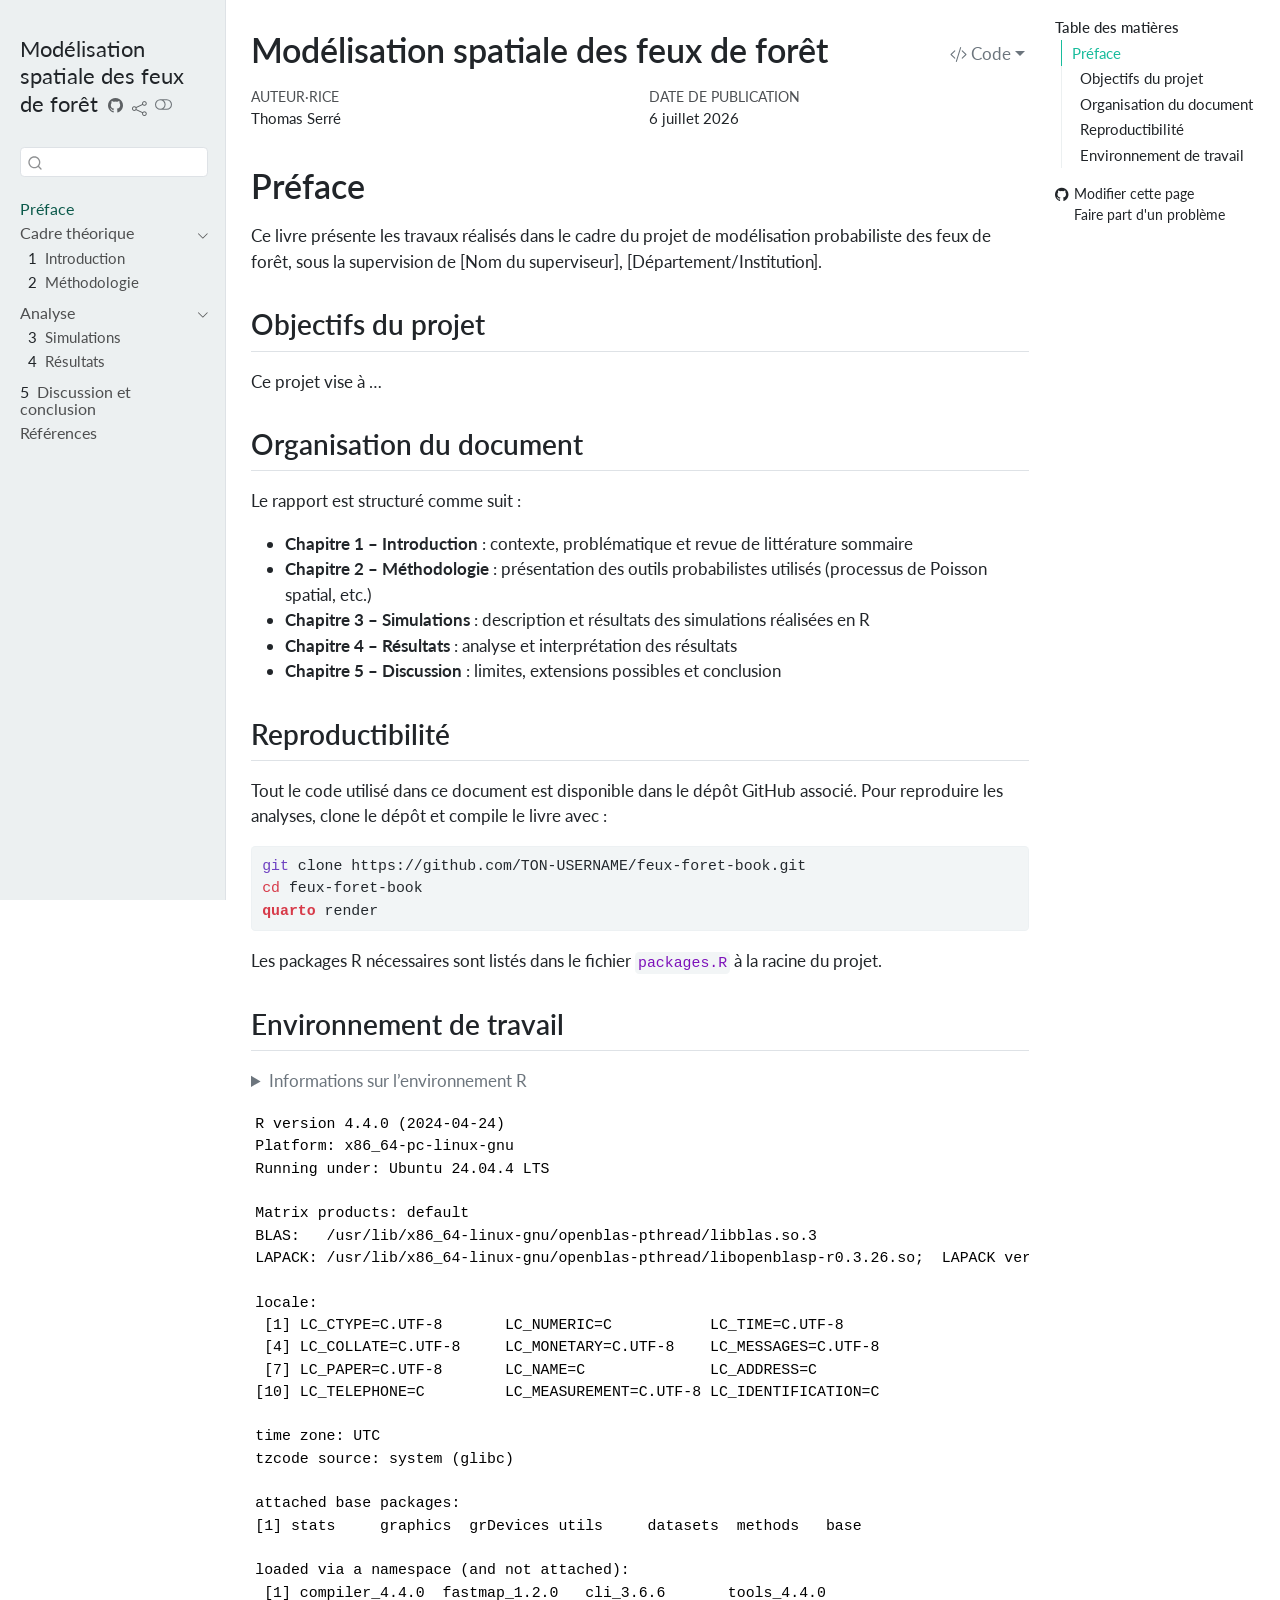
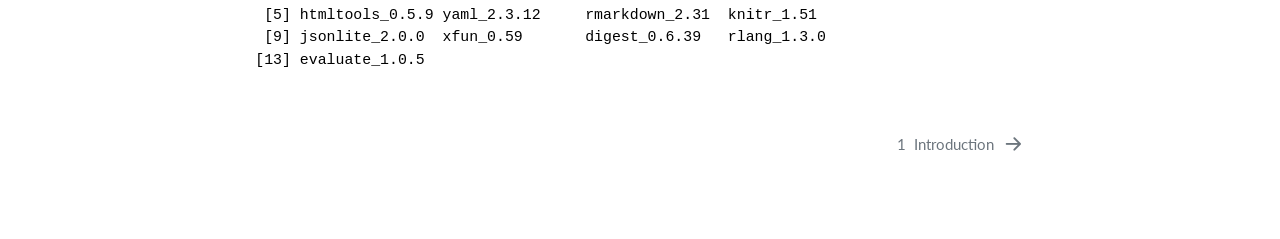
==== commit 66d7add8: "Built site for gh-pages" ====
--- a/index.html
+++ b/index.html
@@ -6,7 +6,7 @@
 
 <meta name="viewport" content="width=device-width, initial-scale=1.0, user-scalable=yes">
 
-<meta name="author" content="Prénom Nom">
+<meta name="author" content="Thomas Serré">
 
 <title>Modélisation spatiale des feux de forêt</title>
 <style>
@@ -432,7 +432,7 @@
     <div>
     <div class="quarto-title-meta-heading">Auteur·rice</div>
     <div class="quarto-title-meta-contents">
-             <p>Prénom Nom </p>
+             <p>Thomas Serré </p>
           </div>
   </div>
     
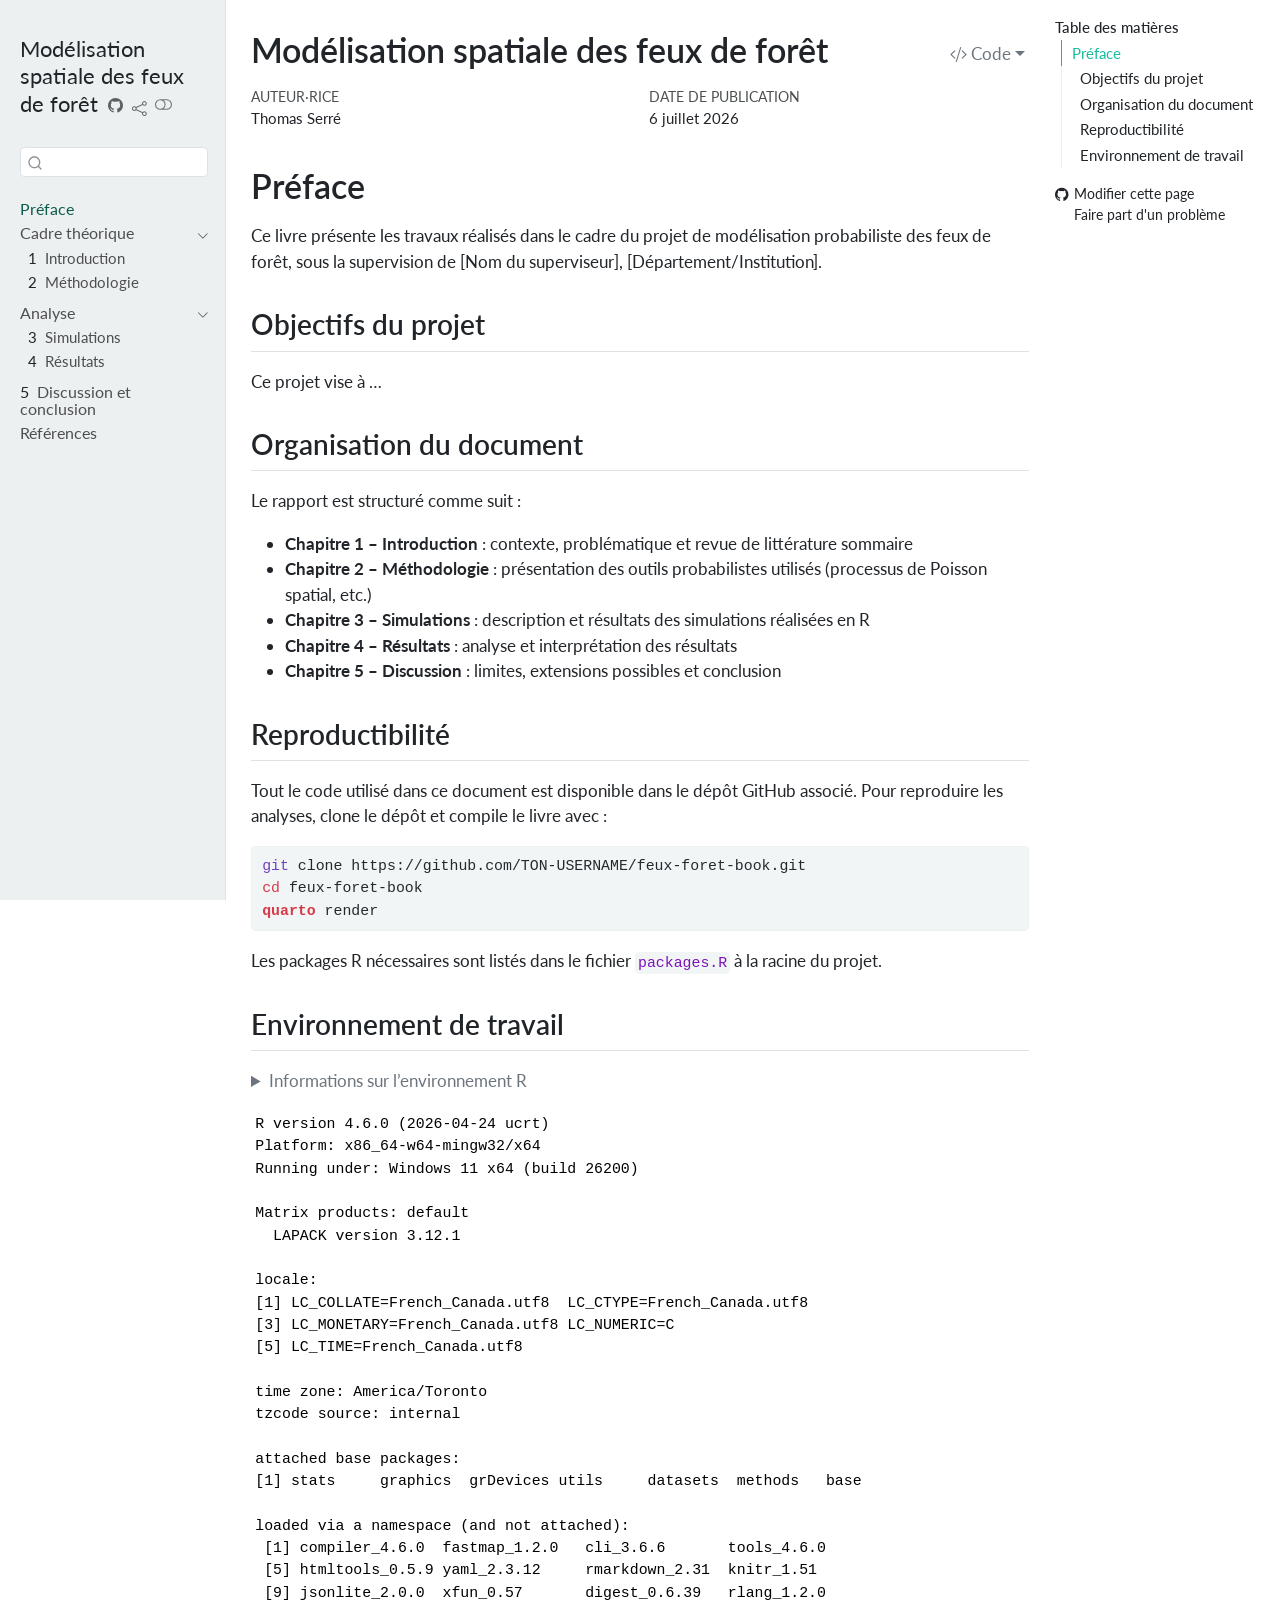
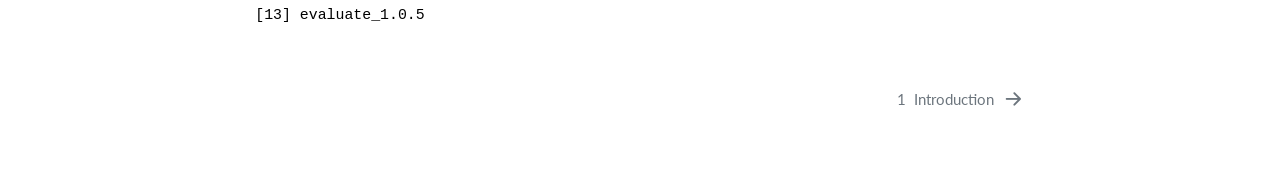
==== commit ce92f3a8: "Built site for gh-pages" ====
--- a/index.html
+++ b/index.html
@@ -486,30 +486,28 @@
 <div class="code-copy-outer-scaffold"><div class="sourceCode cell-code" id="cb2"><pre class="sourceCode r code-with-copy"><code class="sourceCode r"><span id="cb2-1"><a href="#cb2-1" aria-hidden="true" tabindex="-1"></a><span class="fu">sessionInfo</span>()</span></code></pre></div><button title="Copier vers le presse-papier" class="code-copy-button"><i class="bi"></i></button></div>
 </details>
 <div class="cell-output cell-output-stdout">
-<pre><code>R version 4.4.0 (2024-04-24)
-Platform: x86_64-pc-linux-gnu
-Running under: Ubuntu 24.04.4 LTS
+<pre><code>R version 4.6.0 (2026-04-24 ucrt)
+Platform: x86_64-w64-mingw32/x64
+Running under: Windows 11 x64 (build 26200)
 
 Matrix products: default
-BLAS:   /usr/lib/x86_64-linux-gnu/openblas-pthread/libblas.so.3 
-LAPACK: /usr/lib/x86_64-linux-gnu/openblas-pthread/libopenblasp-r0.3.26.so;  LAPACK version 3.12.0
+  LAPACK version 3.12.1
 
 locale:
- [1] LC_CTYPE=C.UTF-8       LC_NUMERIC=C           LC_TIME=C.UTF-8       
- [4] LC_COLLATE=C.UTF-8     LC_MONETARY=C.UTF-8    LC_MESSAGES=C.UTF-8   
- [7] LC_PAPER=C.UTF-8       LC_NAME=C              LC_ADDRESS=C          
-[10] LC_TELEPHONE=C         LC_MEASUREMENT=C.UTF-8 LC_IDENTIFICATION=C   
-
-time zone: UTC
-tzcode source: system (glibc)
+[1] LC_COLLATE=French_Canada.utf8  LC_CTYPE=French_Canada.utf8   
+[3] LC_MONETARY=French_Canada.utf8 LC_NUMERIC=C                  
+[5] LC_TIME=French_Canada.utf8    
+
+time zone: America/Toronto
+tzcode source: internal
 
 attached base packages:
 [1] stats     graphics  grDevices utils     datasets  methods   base     
 
 loaded via a namespace (and not attached):
- [1] compiler_4.4.0  fastmap_1.2.0   cli_3.6.6       tools_4.4.0    
+ [1] compiler_4.6.0  fastmap_1.2.0   cli_3.6.6       tools_4.6.0    
  [5] htmltools_0.5.9 yaml_2.3.12     rmarkdown_2.31  knitr_1.51     
- [9] jsonlite_2.0.0  xfun_0.59       digest_0.6.39   rlang_1.3.0    
+ [9] jsonlite_2.0.0  xfun_0.57       digest_0.6.39   rlang_1.2.0    
 [13] evaluate_1.0.5 </code></pre>
 </div>
 </div>
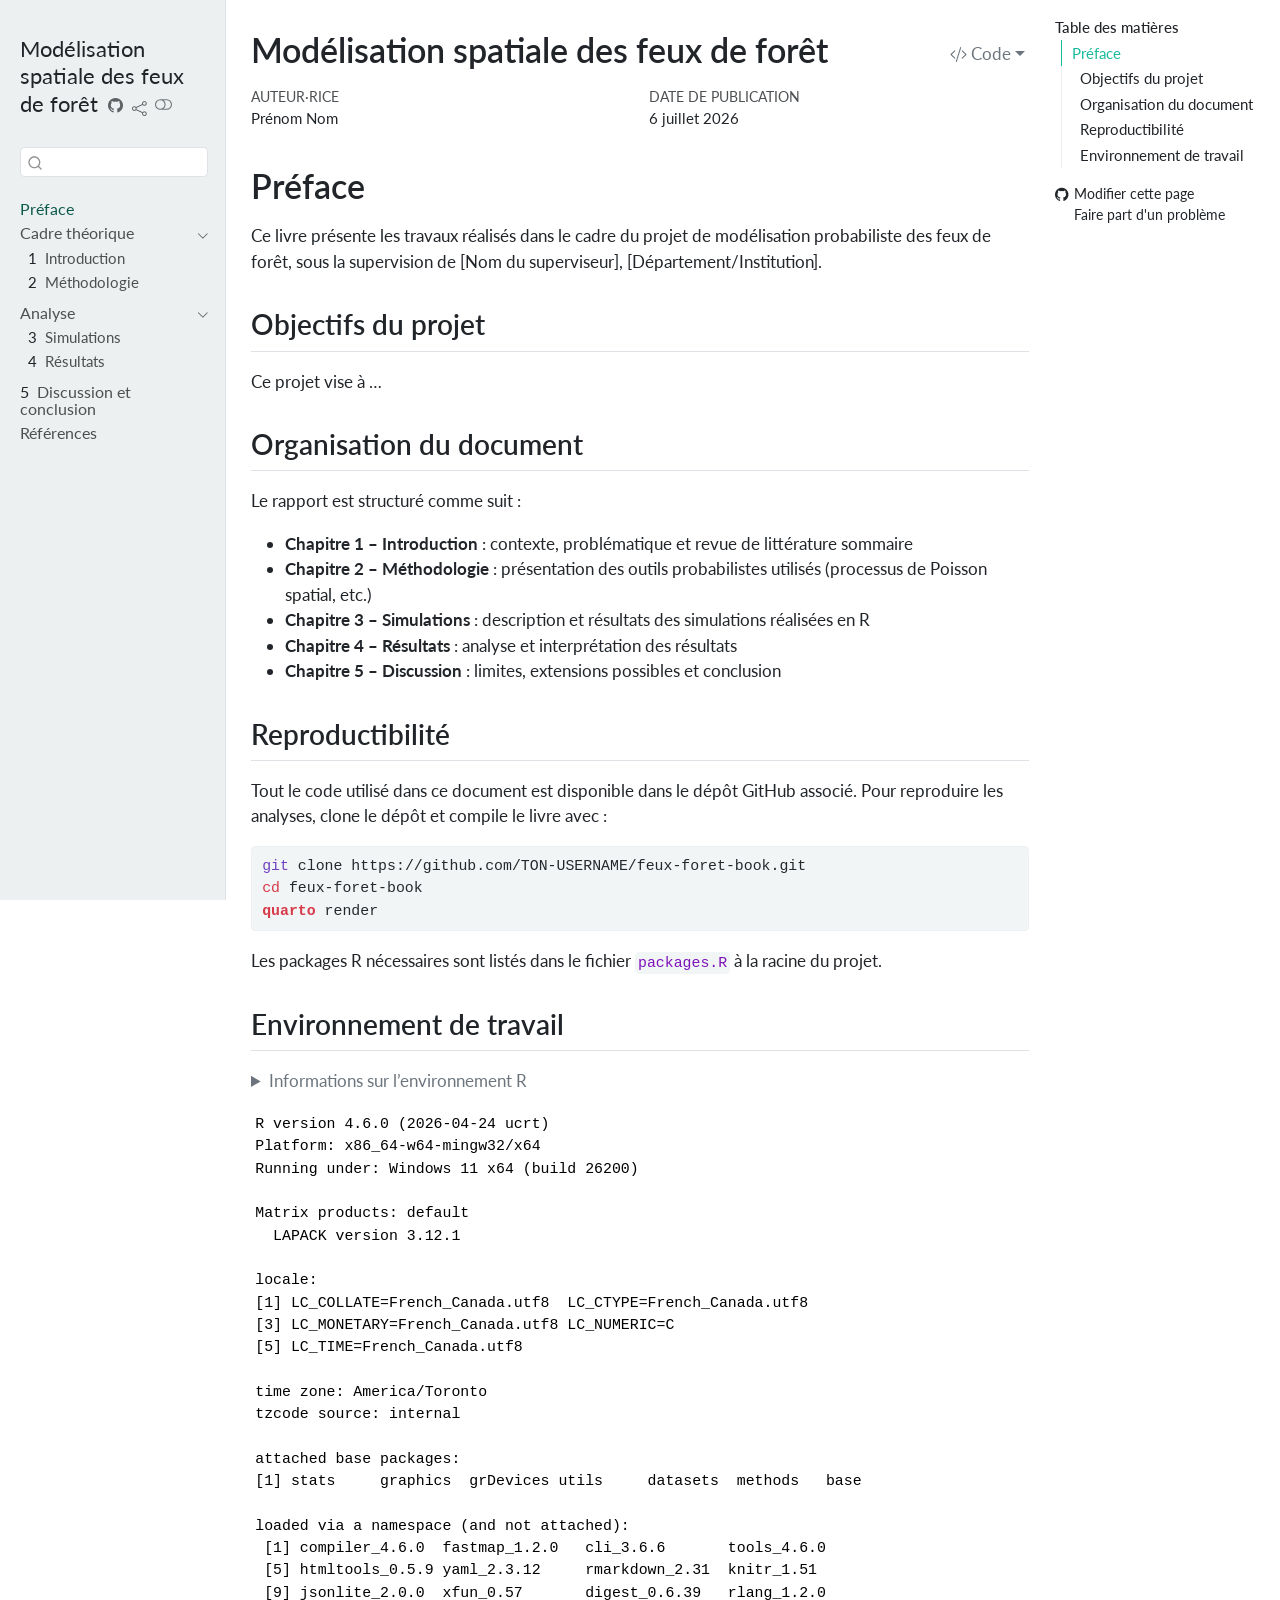
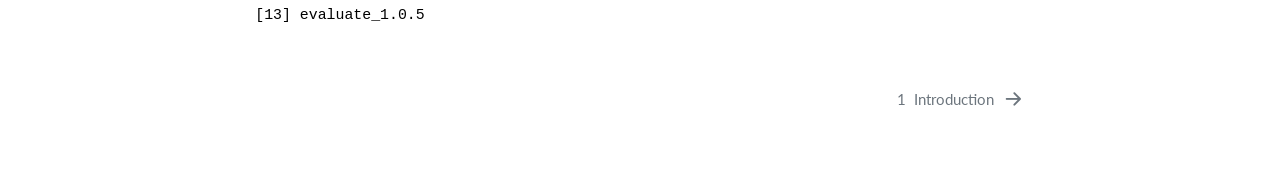
==== commit 6263e9a8: "Built site for gh-pages" ====
--- a/index.html
+++ b/index.html
@@ -6,7 +6,7 @@
 
 <meta name="viewport" content="width=device-width, initial-scale=1.0, user-scalable=yes">
 
-<meta name="author" content="Thomas Serré">
+<meta name="author" content="Prénom Nom">
 
 <title>Modélisation spatiale des feux de forêt</title>
 <style>
@@ -303,7 +303,7 @@
     <div class="sidebar-title mb-0 py-0">
       <a href="./">Modélisation spatiale des feux de forêt</a> 
         <div class="sidebar-tools-main tools-wide">
-    <a href="https://github.com/jusdethomaste/feux_thomas.git" title="Code source" class="quarto-navigation-tool px-1" aria-label="Code source"><i class="bi bi-github"></i></a>
+    <a href="https://github.com" title="Code source" class="quarto-navigation-tool px-1" aria-label="Code source"><i class="bi bi-github"></i></a>
     <div class="dropdown">
       <a href="" title="Share" id="quarto-navigation-tool-dropdown-0" class="quarto-navigation-tool dropdown-toggle px-1" data-bs-toggle="dropdown" aria-expanded="false" role="link" aria-label="Share"><i class="bi bi-share"></i></a>
       <ul class="dropdown-menu" aria-labelledby="quarto-navigation-tool-dropdown-0">
@@ -414,7 +414,7 @@
   <li><a href="#environnement-de-travail" id="toc-environnement-de-travail" class="nav-link" data-scroll-target="#environnement-de-travail">Environnement de travail</a></li>
   </ul></li>
   </ul>
-<div class="toc-actions"><ul><li><a href="https://github.com/jusdethomaste/feux_thomas.git/edit/main/index.qmd" class="toc-action"><i class="bi bi-github"></i>Modifier cette page</a></li><li><a href="https://github.com/jusdethomaste/feux_thomas.git/issues/new" class="toc-action"><i class="bi empty"></i>Faire part d'un problème</a></li></ul></div></nav>
+<div class="toc-actions"><ul><li><a href="https://github.com/edit/main/index.qmd" class="toc-action"><i class="bi bi-github"></i>Modifier cette page</a></li><li><a href="https://github.com/issues/new" class="toc-action"><i class="bi empty"></i>Faire part d'un problème</a></li></ul></div></nav>
     </div>
 <!-- main -->
 <main class="content" id="quarto-document-content">
@@ -432,7 +432,7 @@
     <div>
     <div class="quarto-title-meta-heading">Auteur·rice</div>
     <div class="quarto-title-meta-contents">
-             <p>Thomas Serré </p>
+             <p>Prénom Nom </p>
           </div>
   </div>
     
@@ -1040,4 +1040,4 @@
 
 
 
-<footer class="footer"><div class="nav-footer"><div class="nav-footer-center"><div class="toc-actions d-sm-block d-md-none"><ul><li><a href="https://github.com/jusdethomaste/feux_thomas.git/edit/main/index.qmd" class="toc-action"><i class="bi bi-github"></i>Modifier cette page</a></li><li><a href="https://github.com/jusdethomaste/feux_thomas.git/issues/new" class="toc-action"><i class="bi empty"></i>Faire part d'un problème</a></li></ul></div></div></div></footer></body></html>+<footer class="footer"><div class="nav-footer"><div class="nav-footer-center"><div class="toc-actions d-sm-block d-md-none"><ul><li><a href="https://github.com/edit/main/index.qmd" class="toc-action"><i class="bi bi-github"></i>Modifier cette page</a></li><li><a href="https://github.com/issues/new" class="toc-action"><i class="bi empty"></i>Faire part d'un problème</a></li></ul></div></div></div></footer></body></html>
